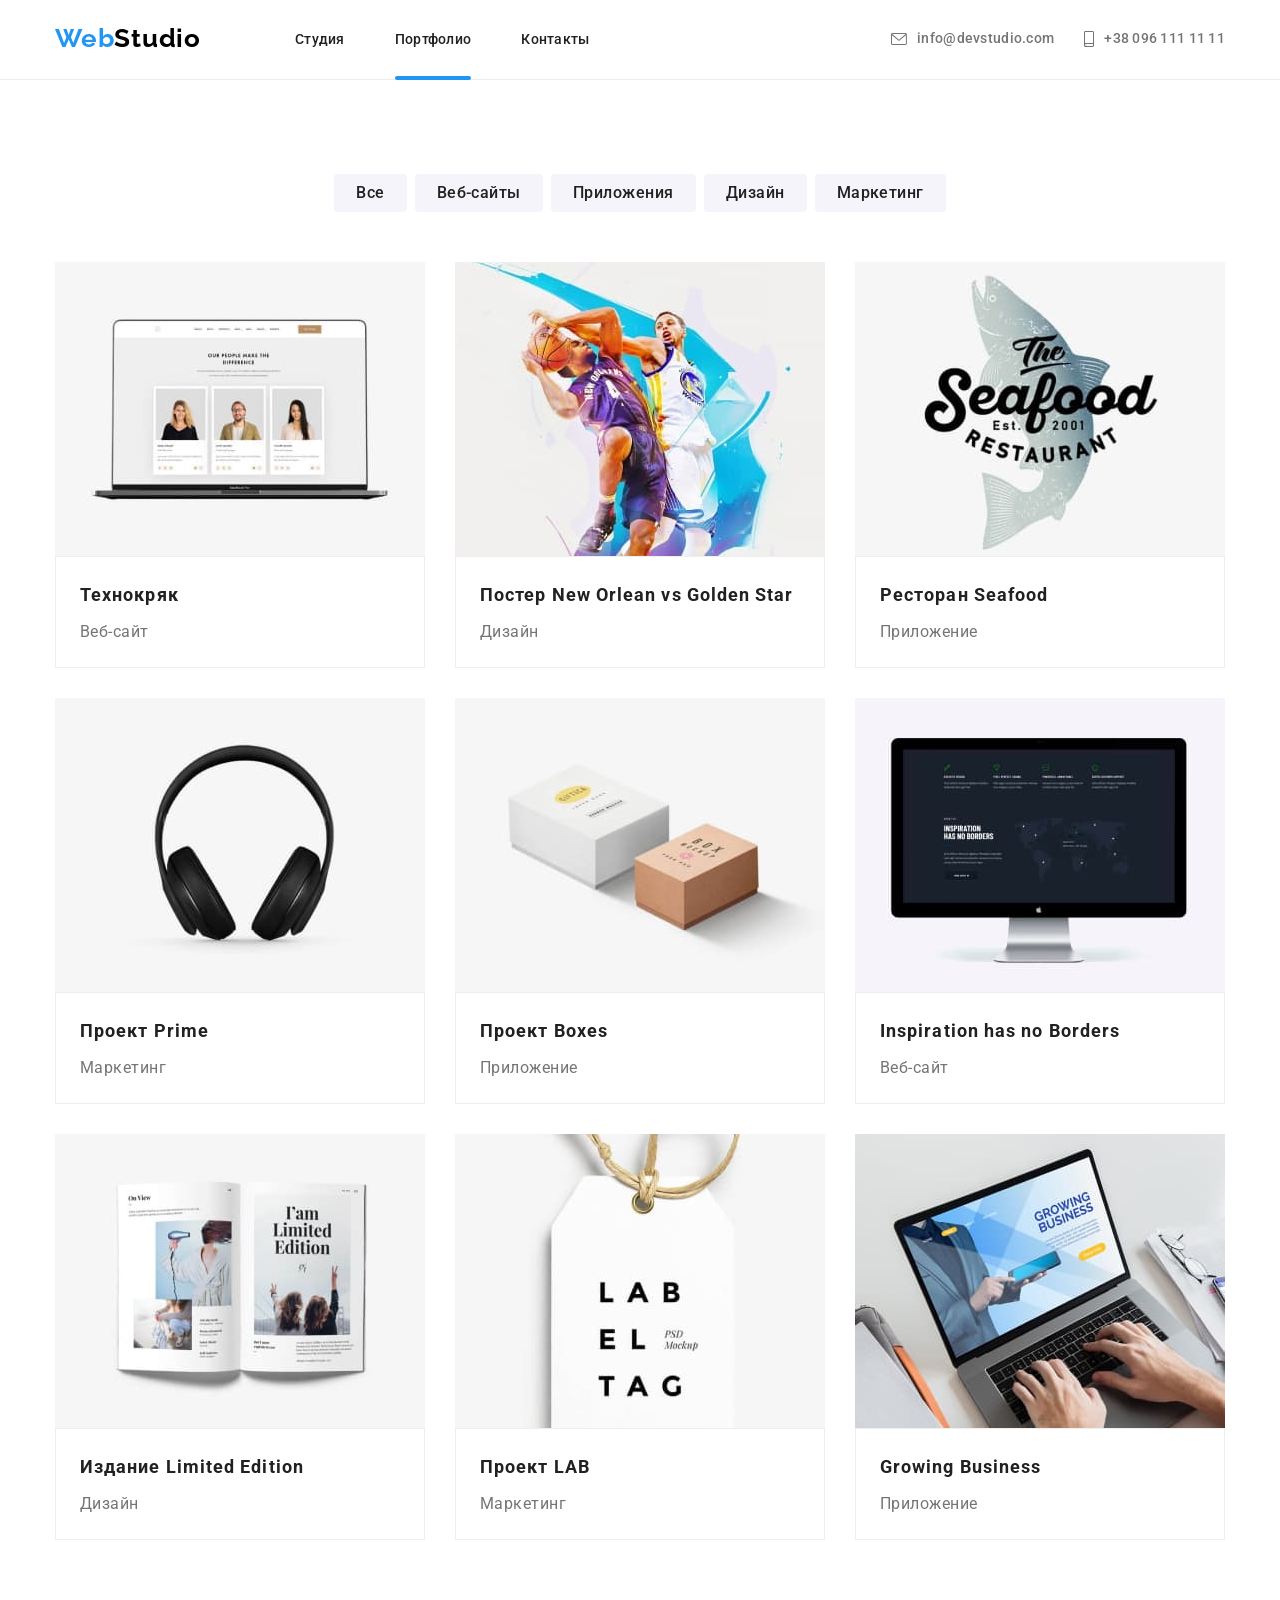
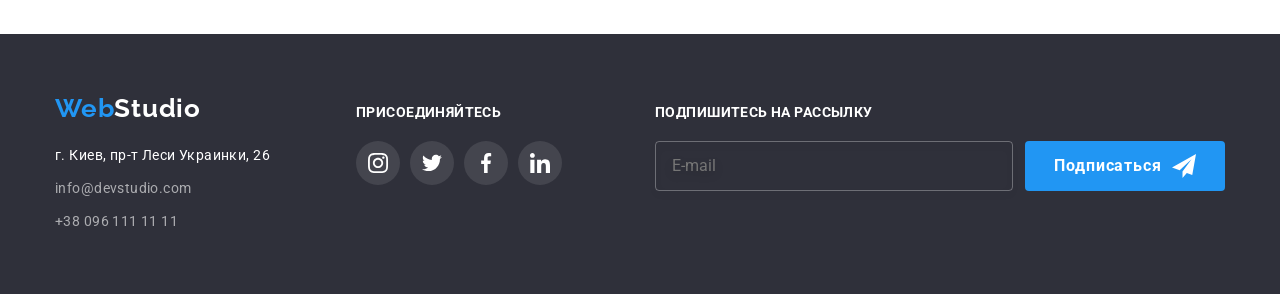
==== portfolio.html @ bc97b18f "Копі дз 6" ====
<!DOCTYPE html>
<html lang="ru">
<head>
    <meta charset="UTF-8">
    <meta http-equiv="X-UA-Compatible" content="IE=edge">
    <meta name="viewport" content="width=device-width, initial-scale=1.0">
    <link rel="preconnect" href="https://fonts.googleapis.com">
    <link rel="preconnect" href="https://fonts.gstatic.com" crossorigin>
    <link href="https://fonts.googleapis.com/css2?family=Raleway:wght@700&family=Roboto:wght@400;500;700;900&display=swap" rel="stylesheet">
    <link rel="stylesheet" href="https://cdnjs.cloudflare.com/ajax/libs/modern-normalize/1.1.0/modern-normalize.min.css" integrity="sha512-wpPYUAdjBVSE4KJnH1VR1HeZfpl1ub8YT/NKx4PuQ5NmX2tKuGu6U/JRp5y+Y8XG2tV+wKQpNHVUX03MfMFn9Q==" crossorigin="anonymous" referrerpolicy="no-referrer" />
    <link rel="stylesheet" href="./css/styles.css">
    <title>Portfolio</title>
</head>
<body>
    <header class="header">
        <div class="container">
            <a href="./index.html" class="logo"> <span class="accent">Web</span>Studio</a>
            <!-- Навигация -->
            <nav class="nav">
                <ul class="nav-list list">
                    <li class="nav-item"><a class="nav-link" href="./index.html">Студия</a></li>
                    <li class="nav-item "><a class="nav-link current" href="./portfolio.html">Портфолио</a></li>
                    <li class="nav-item"><a class="nav-link" href="">Контакты</a></li>
                </ul>
            </nav>
            <!-- Контакты -->
            <ul class="contacts list">
                <li class="contacts-item link"><a class="contacts-email" href="mailto:info@devstudio.com">
                    <svg class="contacts-icon-email" widht="16" height="12">
                        <use href="./images/symbol-defs.svg#icon-email"></use>
                    </svg>
                    info@devstudio.com</a></li>
                <li class="contacts-item link"><a class="contacts-tel" href="tel:+380961111111">
                    <svg class="contacts-icon-tel" widht="10" height="16">
                        <use href="./images/symbol-defs.svg#icon-smartphone"></use>
                    </svg>
                    +38 096 111 11 11</a></li>
            </ul>
        </div>
    </header>


    <main>
        <section class="portfolio">
            <div class="container">
                            <!-- Скрытый заголовок -->
            <h1 class="visually-hidden">Наше портфолио</h1>
            <ul class="button list">
                <li class="button-item"><button class="btn" type="button">Все</button></li>
                <li class="button-item"><button class="btn" type="button">Веб-сайты</button></li>
                <li class="button-item"><button class="btn" type="button">Приложения</button></li>
                <li class="button-item"><button class="btn" type="button">Дизайн</button></li>
                <li class="button-item"><button class="btn" type="button">Маркетинг</button></li>
            </ul>
            <ul class="portfolio-list list">
                <li class="portfolio-item">
                    <div class="portfolio-wrap">
                        <img class="portfolio-image" src="./images/portfolio1.jpg" alt="Веб-сайт" width="370">
                        <p class="portfolio-text-cover">Ресурс предлагает комплексные предложения с разным уровнем функционала и сервисов. Все это позволит посетителю получить исчерпывающие сведения о компании или частном лице.</p>
                    </div>
                    <div class="portfolio-text">                    
                        <p class="portfolio-top-text">Технокряк</p>
                        <p class="portfolio-bottom-text">Веб-сайт</p>
                    </div>
                </li>
                <li class="portfolio-item">
                    <div class="portfolio-wrap">
                        <img class="portfolio-image" src="./images/portfolio2.jpg" alt="Постер" width="370">
                        <p class="portfolio-text-cover">Ресурс предлагает комплексные предложения с разным уровнем функционала и сервисов. Все это позволит посетителю получить исчерпывающие сведения о компании или частном лице.</p>
                    </div>
                    <div class="portfolio-text">
                        <p class="portfolio-top-text">Постер <span lang="en">New Orlean vs Golden Sta</span>r</p>
                        <p class="portfolio-bottom-text">Дизайн</p>
                    </div>
                </li>
                <li class="portfolio-item">
                    <div class="portfolio-wrap">
                        <img class="portfolio-image" src="./images/portfolio3.jpg" alt="Лого ресторана" width="370">
                        <p class="portfolio-text-cover">Ресурс предлагает комплексные предложения с разным уровнем функционала и сервисов. Все это позволит посетителю получить исчерпывающие сведения о компании или частном лице.</p>
                    </div>
                    <div class="portfolio-text">
                        <p class="portfolio-top-text">Ресторан <span lang="en">Seafood</span></p>
                        <p class="portfolio-bottom-text">Приложение</p>
                    </div>
                </li>
                <li class="portfolio-item">
                    <div class="portfolio-wrap">
                        <img class="portfolio-image" src="./images/portfolio4.jpg" alt="Наушники" width="370">
                        <p class="portfolio-text-cover">Ресурс предлагает комплексные предложения с разным уровнем функционала и сервисов. Все это позволит посетителю получить исчерпывающие сведения о компании или частном лице.</p>
                    </div>
                    <div class="portfolio-text">
                        <p class="portfolio-top-text">Проект <span lang="en">Prime</span></p>
                        <p class="portfolio-bottom-text">Маркетинг</p>
                    </div>
                </li>
                <li class="portfolio-item">
                    <div class="portfolio-wrap">
                        <img class="portfolio-image" src="./images/portfolio5.jpg" alt="Коробки" width="370">
                        <p class="portfolio-text-cover">Ресурс предлагает комплексные предложения с разным уровнем функционала и сервисов. Все это позволит посетителю получить исчерпывающие сведения о компании или частном лице.</p>
                    </div>
                    <div class="portfolio-text">
                        <p class="portfolio-top-text">Проект <span lang="en">Boxes</span></p>
                        <p class="portfolio-bottom-text">Приложение</p>
                    </div>
                </li>
                <li class="portfolio-item">
                    <div class="portfolio-wrap">
                        <img class="portfolio-image" src="./images/portfolio6.jpg" alt="Монитор" width="370">
                        <p class="portfolio-text-cover">Ресурс предлагает комплексные предложения с разным уровнем функционала и сервисов. Все это позволит посетителю получить исчерпывающие сведения о компании или частном лице.</p>
                    </div>
                    <div class="portfolio-text">
                        <p class="portfolio-top-text" lang="en">Inspiration has no Borders</p>
                        <p class="portfolio-bottom-text">Веб-сайт</p>
                    </div>
                </li>
                <li class="portfolio-item">
                    <div class="portfolio-wrap">
                        <img class="portfolio-image" src="./images/portfolio7.jpg" alt="Разворот издания" width="370">
                        <p class="portfolio-text-cover">Ресурс предлагает комплексные предложения с разным уровнем функционала и сервисов. Все это позволит посетителю получить исчерпывающие сведения о компании или частном лице.</p>
                    </div>
                    <div class="portfolio-text">
                        <p class="portfolio-top-text">Издание <span lang="en">Limited Edition</span></p>
                        <p class="portfolio-bottom-text">Дизайн</p>
                    </div>
                </li>
                <li class="portfolio-item">
                    <div class="portfolio-wrap">
                        <img class="portfolio-image" src="./images/portfolio8.jpg" alt="Проект ЛАБ" width="370">
                        <p class="portfolio-text-cover">Ресурс предлагает комплексные предложения с разным уровнем функционала и сервисов. Все это позволит посетителю получить исчерпывающие сведения о компании или частном лице.</p>
                    </div>
                    <div class="portfolio-text">
                        <p class="portfolio-top-text">Проект <span lang="en">LAB</span></p>
                        <p class="portfolio-bottom-text">Маркетинг</p>
                    </div>
                </li>
                <li class="portfolio-item">
                    <div class="portfolio-wrap">
                        <img class="portfolio-image" src="./images/portfolio9.jpg" alt="Ноутбук" width="370">
                        <p class="portfolio-text-cover">Ресурс предлагает комплексные предложения с разным уровнем функционала и сервисов. Все это позволит посетителю получить исчерпывающие сведения о компании или частном лице.</p>
                    </div>
                    <div class="portfolio-text">
                        <p class="portfolio-top-text" span lang="en">Growing Business</p>
                        <p class="portfolio-bottom-text">Приложение</p>
                    </div>
                </li>
            </ul>
            </div>
        </section>
    </main>

    <footer class="footer">
        <div class="container ">
            <div class="footer-info">
                <a class="footer-logo" href="./index.html" ><span class="accent">Web</span>Studio</a>
                <address class="address">г. Киев, пр-т Леси Украинки, 26</address>
                <ul class="footer-contacts list">
                    <li class="footer-contacts-item"><a class="footer-contacts-link" href="mailto:info@devstudio.com">info@devstudio.com</a></li>
                    <li class="footer-contacts-item"><a class="footer-contacts-link" href="tel:+380961111111">+38 096 111 11 11</a></li>
                </ul>
            </div>
            <div class="footer-soc">        
                <p class="footer-text">присоединяйтесь</p>
                <ul class="footer-soc-list list">
                    <li class="footer-soc-item"><a class="footer-soc-link" href="">
                        <svg class="footer-soc-logo" widht="20" height="20">
                            <use href="./images/symbol-defs.svg#icon-instagram"></use>
                        </svg>
                    </a></li>
                    <li class="footer-soc-item"><a class="footer-soc-link" href="">
                        <svg class="footer-soc-logo" widht="20" height="20">
                            <use href="./images/symbol-defs.svg#icon-twitter"></use>
                        </svg>
                    </a></li>
                    <li class="footer-soc-item"><a class="footer-soc-link" href="">
                        <svg class="footer-soc-logo" widht="20" height="20">
                            <use href="./images/symbol-defs.svg#icon-facebook"></use>
                        </svg>
                    </a></li>
                    <li class="footer-soc-item"><a class="footer-soc-link" href="">
                        <svg class="footer-soc-logo" widht="20" height="20">
                            <use href="./images/symbol-defs.svg#icon-linkedin"></use>
                        </svg>
                    </a></li>
                </ul>
            </div>
            <div class="subscribe">
                <form>
                    <p class="footer-text">Подпишитесь на рассылку</p>
                    <div class="subscribe-box">
                        <label class="subscribe-label" for="subscribe-email"></label>
                        <input class="subscribe-input" type="email" id="subscribe-email" placeholder="E-mail">
                        <button class="subscribe-btn" type="submit">Подписаться </button>
                    </div>
                </form>
            </div>
        </div>
    </footer>

</body>
</html>
---- css/styles.css ----
:root {
    --basic-bgc: #FFFFFF;
    --dark-bgc: #2F303A;
    --second-bgc: #F5F4FA;
    --text-color: #212121;
    --second-text-color: #757575;
    --text-color-light: #FFFFFF;
    --color-button: #2196F3;
    --color-accent:#2196F3;
}

body {
    font-family: 'Roboto', Tahoma, sans-serif;
    color: var(--text-color);
    background-color: var(--basic-bgc);
}

p, h1, h2, h3, h4, h5,h6 {
    margin: 0;
}

ul, ol {
    padding-left: 0;
    margin: 0;
}

button {
    cursor: pointer;
    border: none; 
    outline: none;
}

img {
    display: block;
}

.visually-hidden {
    position: absolute;
    white-space: nowrap;
    width: 1px;
    height: 1px;
    overflow: hidden;
    border: 0;
    padding: 0;
    clip: rect(0 0 0 0);
    clip-path: inset(50%);
    margin: -1px;
}

.container {
    width: 1200px;
    padding-left: 15px;
    padding-right: 15px;
    margin: 0 auto;
}

/* ------------------------HEADER--------------------------------- */

.header {
    padding-top: 24px;
    padding-bottom: 25px;
    border-bottom: solid 1px #ECECEC ;
}
.header .container {
    display: flex;
    align-items: center;
}

.logo {
    text-decoration: none;
    color: #000000;
    font-family: 'Raleway', Tahoma, sans-serif;
    font-weight: 700;
    font-size: 26px;
    line-height: 1.15;
    letter-spacing: 0.03em;
    margin-right: 94px;
}

.accent {
    color: var(--color-accent);
}



.list  {
    list-style: none;
}

.nav-link:hover, .nav-link:focus {
    color: var(--color-accent);
}

.nav-link {
    text-decoration: none;

    transition-property: color;
    transition-duration: 250ms;
    transition-timing-function: cubic-bezier(0.4, 0, 0.2, 1);
}

.nav-link {
    color: var(--text-color); 
    font-weight: 500;
    font-size: 14px;
    line-height: 1.14;
    letter-spacing: 0.02em;
}

.nav-list {
    display: flex;
}

.nav-item{
    position: relative;
}

.nav-item:not(:last-child) {
    margin-right: 50px;
}

.current::after{
    content: "";
    display: block;
    color: var(--color-accent);
    height: 4px;
    width: 100%;
    background: var(--color-accent);
    border-radius: 2px;
    position: absolute;
    left: 0;
    bottom: -32px;
}



.contacts {
    display: flex;
    align-items: center;
    margin-right: 0;
    margin-left: auto;
}

.contacts-item:first-child{
    margin-right: 30px;
}

.contacts-email, .contacts-tel {
    text-decoration: none;
    color: var(--second-text-color);
    font-weight: 500;
    font-size: 14px;
    line-height: 1.14;
    letter-spacing: 0.02em;
    display: flex;
    align-items: center;
    fill: var(--second-text-color);

    transition-property: color;
    transition-duration: 250ms;
    transition-timing-function: cubic-bezier(0.4, 0, 0.2, 1);
}

.contacts-icon-email {
    width: 16px;
    height: 12px;
    margin-right: 10px;
}

.contacts-icon-tel {
    width: 10px;
    height: 16px;
    margin-right: 10px;
}

.contacts-email:hover, .contacts-email:focus {
    color: var(--color-accent);
}

.contacts-email:hover .contacts-icon-email, 
.contacts-email:focus .contacts-icon-email{
    fill: currentColor;
}

.contacts-tel:hover, .contacts-tel:focus  {
    color: var(--color-accent);
}

.contacts-tel:hover .contacts-icon-tel,
.contacts-tel:focus .contacts-icon-tel{
    fill:  currentColor;
}


/* ------------------------HERO------------------------------- */

.hero {
    background-color: var(--dark-bgc);
    padding-top: 200px;
    padding-bottom: 200px;
    background-image: 
    linear-gradient(rgba(47, 48, 58, 0.4), rgba(47, 48, 58, 0.4)), 
    url(../images/hero_bgimg.jpg);
    display: flex;
    background-repeat: no-repeat;
    background-size: cover;
    max-width: 1600px;
    background-position: center;
    margin: auto;
}


.hero-title {
    color: var(--text-color-light);
    font-weight: 900;
    font-size: 44px;
    line-height: 1.36;
    text-align: center;
    width: 696px;
    letter-spacing: 0.06em;
    text-transform: uppercase;
    margin-bottom: 30px;
    margin-left: auto;
    margin-right: auto;
}

.hero-button { 
    color: var(--text-color-light);
    background-color: var(--color-button);
    font-family: inherit;
    font-style: normal;
    font-weight: 700;
    font-size: 16px;
    line-height: 1.88;
    display: flex;
    align-items: center;
    text-align: center;
    justify-content: center;
    letter-spacing: 0.06em;
    cursor: pointer;
    margin: 0 auto;
    box-shadow: 0px 4px 4px rgba(0, 0, 0, 0.15);
    border-radius: 4px;
    min-width: 200px;
    height: 50px;
} 

/* ------------------------ADVANTAGE------------------------------- */

.advantage {
    padding-top: 94px;
}

.advantage-list {display: flex;}

.advantage-item:not(:last-child) {
    margin-right: 30px;
}

.advantage-item{
    width: 270px;
}

.advantage-item::before {
    display: block;
    content: "";
    height: 120px;
    background-color: var(--second-bgc);
    background-repeat: no-repeat;
    background-position: center;
    border-radius: 4px;
}

.icon-antenna::before{
    background-image: url('../images/icon1_antenna.svg');
}

.icon-clock::before{
    background-image: url('../images/icon2_clock.svg');
}

.icon-diagram::before{
    background-image: url('../images/icon3_diagram.svg');
}

.icon-astronaut::before{
    background-image: url('../images/icon4_astronaut.svg');
}

.advantage-heading {
    text-transform: uppercase;
    font-size: 14px;
    line-height: 1.14;
    letter-spacing: 0.03em;
    text-transform: uppercase;
    margin-bottom: 10px;
    margin-top: 30px;
}

.advantage-text {
    color: var(--second-text-color);
    font-size: 14px;
    line-height: 1.71;
    letter-spacing: 0.03em;
}

/* ------------------------FOTO------------------------------- */

.foto {
    padding-top: 94px;
    padding-bottom: 94px;
}

.foto-title {
    font-size: 36px;
    line-height: 1.17;
    text-align: center;
    letter-spacing: 0.03em;
    margin-bottom: 50px;
}

.foto-list {
    display: flex;
    justify-content: space-between;
}

.foto-item{
    position: relative;
}

.foto-box{
    display: flex;
    width: 100%;
    height: 70px;
    background: rgba(47, 48, 58, 0.8);
    align-content: space-around;
    justify-content: space-around;
    align-items: center;

    position: absolute;
    left: 0;
    bottom: 0;
}


.foto-text{
    font-weight: 700;
    font-size: 14px;
    line-height: 1.14;
    text-align: center;
    letter-spacing: 0.03em;
    text-transform: uppercase;
    color: var(--text-color-light);
}


/* ------------------------TEAM------------------------------- */

.team {
    background-color: var(--second-bgc);
    padding-top: 94px;
    padding-bottom: 94px;
}

.team-list {
    display: flex;
    margin-left: -30px;
    /* justify-content: space-between; */
}

.team-member {
    background-color: var(--basic-bgc);
    flex-basis: calc(100% / 4 - 30px);
    margin-left: 30px;
    box-shadow: 0px 1px 3px rgba(0, 0, 0, 0.12), 
    0px 1px 1px rgba(0, 0, 0, 0.14), 
    0px 2px 1px rgba(0, 0, 0, 0.2);
    border-radius: 0px 0px 4px 4px;

}

.team-title {
    font-size: 36px;
    line-height: 1.17;
    text-align: center;
    letter-spacing: 0.03em;
    margin-bottom: 50px;
}

.team-info {
    padding-top: 30px;
    padding-bottom: 30px;
}

.team-name {
    font-weight: 500;
    font-size: 16px;
    line-height: 1.19;
    text-align: center;
    letter-spacing: 0.03em;
    margin-bottom: 10px;
}

.team-position {
    color: var(--second-text-color);
    font-weight: 400;
    font-size: 16px;
    line-height: 1.19;
    text-align: center;
    letter-spacing: 0.03em;
    margin-bottom: 16px;
}
.team-soc-list {
    display: flex;
    justify-content: center;
}

.team-soc-item:not(:last-child) {
    margin-right: 10px;
}

.team-soc-link{
    width: 44px;
    height: 44px;
    background-color: var(--basic-bgc);
    border-radius: 50%;
    display: flex;
    justify-content: center;
    align-items: center;
    fill: #AFB1B8;

    transition-property: background-color, fill;
    transition-duration: 250ms;
    transition-timing-function: cubic-bezier(0.4, 0, 0.2, 1);
}

.team-soc-link:hover, .team-soc-link:focus {
    background-color: var(--color-accent);
    fill: var(--basic-bgc)
}


/* --------------------------CLIENTS------------------------- */

.clients{
    padding-top: 94px;
    padding-bottom: 94px;
}

.clients-title{
    color: var(--text-color);
    font-size: 36px;
    line-height: 1.17;
    text-align: center;
    letter-spacing: 0.03em;
    margin-bottom: 50px;
}

.clients-list{
    display: flex;
    justify-content: center;
}

.clients-link{
    width: 170px;
    height: 92px;
    border: 1px solid #AFB1B8;
    box-sizing: border-box;
    border-radius: 4px;
    display: flex;
    justify-content: center;
    align-content: center;
    align-items: center;
    fill: #AFB1B8;

    transition-property: border, fill;
    transition-duration: 250ms;
    transition-timing-function: cubic-bezier(0.4, 0, 0.2, 1);
}

.clients-item:not(:last-child) {
    margin-right: 30px;
}

.client-logo {
    fill: #AFB1B8;
}

.clients-link:hover, .clients-link:focus{
    fill: var(--color-accent);
    border: 1px solid var(--color-accent);
}

/* ------------------------FOOTER------------------------------- */

.footer-logo {
    text-decoration: none;
    color: var(--text-color-light);
    font-family: 'Raleway', Tahoma, sans-serif;
    font-weight: 700;
    font-size: 26px;
    line-height: 1.15;
    letter-spacing: 0.03em;
}

.footer>.container {
    display: flex;
    align-items: baseline;
}

.footer {
    background-color: var(--dark-bgc);
    padding-top: 60px;
    padding-bottom: 60px;
}

.footer-info{
    margin-right: 70px;
    min-width: 231px;
}


.address {
    color: var(--text-color-light);
    font-style: normal;
    font-weight: 400;
    font-size: 14px;
    line-height: 1.7;
    letter-spacing: 0.03em;
    margin-top: 20px;
}


.footer-contacts-link {
    color: rgba(255, 255, 255, 0.6);
    text-decoration: none;
    font-weight: 400;
    font-size: 14px;
    line-height: 1.71;
    letter-spacing: 0.03em;
    
    transition-property: color;
    transition-duration: 250ms;
    transition-timing-function: cubic-bezier(0.4, 0, 0.2, 1);
}

.footer-contacts-link:hover, .footer-contacts-link:focus {
    color: var(--color-accent);
}

.footer-contacts-item {
    margin-top: 9px;
}

.footer-text{
    color: var(--text-color-light);
    font-weight: 700;
    font-size: 14px;
    line-height: 1.14;
    letter-spacing: 0.03em;
    text-transform: uppercase;
    margin-bottom: 20px;
}

.footer-soc{
    margin-right: 93px;
}

.footer-soc-list {
    display: flex;
    justify-content: center;
    margin-bottom: 20px;
}

.footer-soc-item:not(:last-child) {
    margin-right: 10px;
}

.footer-soc-link{
    width: 44px;
    height: 44px;
    background: rgba(255, 255, 255, 0.1);
    border-radius: 50%;
    display: flex;
    justify-content: center;
    align-items: center;
    fill: var(--text-color-light);

    transition-property: background-color, fill;
    transition-duration: 250ms;
    transition-timing-function: cubic-bezier(0.4, 0, 0.2, 1);
}

.footer-soc-link:hover, .footer-soc-link:focus {
    background-color: var(--color-accent);
    fill: var(--text-color-light);
}

.subscribe-box{
    display: flex;
}

.subscribe-input{
    background-color: transparent;
    border: 1px solid rgba(255, 255, 255, 0.3);
    filter: drop-shadow(0px 4px 4px rgba(0, 0, 0, 0.15));
    border-radius: 4px;
    display: block;
    height: 50px;
    width: 358px;
    padding: 15px 16px;
    color: #FFFFFF;
    outline: none;
}

.subscribe-input:focus{
    border-color: var(--color-accent);
}

.subscribe-btn{
    margin-left: 12px;
    color: var(--text-color-light);
    background-color: var(--color-button);
    font-weight: 700;
    font-size: 16px;
    line-height: 1.88;
    letter-spacing: 0.06em;
    min-width: 200px;
    height: 50px;
    border-radius: 4px;
    fill: var(--text-color-light);
    display: inline-flex;
    align-items: center;
    justify-content: center;
    align-content: space-around;
}

.subscribe-btn::after{
    content: '';
    width: 24px;
    height: 24px;
    background-image: url(../images/icon_send.svg);
    margin-left: 10px;
}



/* ---------------------------MORAL------------------------------- */

.backdrop{
    position: fixed;
    top: 0;
    background-color: rgba(0, 0, 0, 0.2);
    width: 100%;
    height: 100%;
    display: flex;
    align-items: center;
    justify-content: center; 

    transition: opacity 250ms cubic-bezier(0.4, 0, 0.2, 1), visibility 250ms cubic-bezier(0.4, 0, 0.2, 1);
}

.modal{
    width: 528px;
    min-height: 581px;
    background: #FFFFFF;
    position: absolute;

    transition: transform 250ms cubic-bezier(0.4, 0, 0.2, 1);
    transform: rotateX(0);
    padding: 40px;
}

.backdrop.is-hidden .modal {
    transform: rotateX(90deg);
}

.modal-close-btn{
    width: 30px;
    height: 30px;
    background-color: #ffffff;
    border: 1px solid rgba(0, 0, 0, 0.1);
    border-radius: 50%;

    position: absolute;
    top: 8px;
    right: 8px;

    display: flex;
    align-items: center;
    justify-content: space-around;
    align-content: space-around;

    transition: fill 250ms cubic-bezier(0.4, 0, 0.2, 1);
}

.modal-close-btn:hover, .modal-close-btn:focus{
    fill: var(--color-button);
}

.is-hidden{
    opacity: 0;
    pointer-events: 0;
    visibility: hidden;
}

.modal-title{
    font-weight: 700;
    font-size: 20px;
    line-height: 1.15;
    text-align: center;
    letter-spacing: 0.03em;
    margin-bottom: 12px;
}

.modal-field{
    margin-bottom: 10px;
}

.modal-label{
    font-weight: 400;
    font-size: 12px;
    line-height: 1.17;
    letter-spacing: 0.01em;
    color: var(--second-text-color);
    display: block;
    margin-bottom: 4px;
}

.modal-input{
    border: 1px solid rgba(33, 33, 33, 0.2);
    border-radius: 4px;
    width: 100%;

    height: 40px;
    padding-left: 42px;
    cursor: pointer;
    outline: none;

    transition: border-color 250ms cubic-bezier(0.4, 0, 0.2, 1), fill 250ms cubic-bezier(0.4, 0, 0.2, 1);
}

.modal-input:hover, .modal-input:focus{
    border-color: var(--color-accent);
}

.modal-input:hover + .input-icon, .modal-input:focus + .input-icon{
    fill: var(--color-accent);
}

.modal-input-wrap{
    position: relative;
}

.input-icon{
    position: absolute;
    left: 12px;
    top: 50%;
    transform: translateY(-50%);
    fill: #212121;
}

.user-comment{
    width: 100%;
    resize: none;
    border: 1px solid rgba(33, 33, 33, 0.2);
    border-radius: 4px;


    font-weight: 400;
    font-size: 14px;
    line-height: 1.14;
    letter-spacing: 0.01em;
    color: rgba(117, 117, 117, 0.5);
    height: 120px;
    padding: 12px 16px;
    outline: none;

    transition: border-color 250ms cubic-bezier(0.4, 0, 0.2, 1);
}


.user-comment:hover, .user-comment:focus{
    border-color: var(--color-accent);
}

.label-accept{
    font-weight: 400;
    font-size: 14px;
    line-height: 1.71;
    letter-spacing: 0.03em;
    color: var(--second-text-color);
    display: flex;
    align-items: center;
    justify-content: center;

}

.label-accept::before{
    content: '';
    width: 16px;
    height: 15px;
    border: 2px solid #000000;
    border-radius: 3px;
    margin-right: 8px;

}

.input-accept:checked + .label-accept::before{
    background-color: var(--color-accent);
    border: none;
    background-image: url(../images/Vector.svg);
    background-repeat: no-repeat;
    background-position: center;
}

.input-accept:focus + .label-accept::before{
    border-color: var(--color-accent);
}

.accept-link{
    color: var(--color-accent);
}

.accept-box{
    margin-bottom: 30px;
}


.btn-submit{
    color: var(--text-color-light);
    background-color: var(--color-button);
    font-weight: 700;
    font-size: 16px;
    line-height: 1.88;
    letter-spacing: 0.06em;
    min-width: 200px;
    height: 50px;
    box-shadow: 0px 4px 4px rgba(0, 0, 0, 0.15);
    border-radius: 4px;
    display: block;
    margin: 0 auto;
}

/* ------------------------PORTFOLIO------------------------------- */


.portfolio {
    padding-top: 94px;
    padding-bottom: 94px;
}

.button-item:not(:last-child) {
    margin-right: 8px;
}

.button {
    display: flex;
    justify-content: center;
    margin-bottom: 50px;
}

.btn {
    color: var(--text-color);
    background-color: var(--second-bgc);
    font-family: inherit;
    font-style: normal;
    font-weight: 500;
    font-size: 16px;
    line-height: 1.62;
    text-align: center;
    letter-spacing: 0.03em;
    cursor: pointer;
    border-radius: 4px;
    padding: 6px 22px;

    transition-property: background-color, color, box-shadow;
    transition-duration: 250ms;
    transition-timing-function: cubic-bezier(0.4, 0, 0.2, 1);
}

.btn:hover, .btn:focus {
    color: var(--text-color-light);
    background-color: var(--color-button);
    box-shadow: 0px 3px 1px rgba(0, 0, 0, 0.1), 
    0px 1px 2px rgba(0, 0, 0, 0.08), 
    0px 2px 2px rgba(0, 0, 0, 0.12);
}


/* -------------------- */

.portfolio-list{
    display: flex;
    flex-wrap: wrap;
    margin-left: -30px;
    margin-bottom: -30px;
}

.portfolio-item {
    flex-basis: calc(100% / n - 30px);
    margin-left: 30px;
    margin-bottom: 30px;

    position: relative;

    transition-property: box-shadow;
    transition-duration: 250ms;
    transition-timing-function: cubic-bezier(0.4, 0, 0.2, 1);
}

.portfolio-text{
    border: 1px solid #EEEEEE;
    padding: 20px 24px;
}

.portfolio-top-text {
    font-weight: 700;
    font-size: 18px;
    line-height: 2;
    letter-spacing: 0.06em;
    margin-bottom: 4px;
}

.portfolio-bottom-text {
    color: var(--second-text-color);
    font-size: 16px;
    line-height: 1.88;
    letter-spacing: 0.03em;
}

.portfolio-item:hover, .portfolio-item:focus{
    box-shadow: 0px 1px 1px rgba(0, 0, 0, 0.12), 
    0px 4px 4px rgba(0, 0, 0, 0.06), 
    1px 4px 6px rgba(0, 0, 0, 0.16);
    cursor: pointer;
}

.portfolio-item:hover .portfolio-text-cover,
.portfolio-item:focus .portfolio-text-cover {
    transform: translateY(0);
}


.portfolio-wrap{
    position: relative;
    overflow: hidden;
}

.portfolio-text-cover{
    color: var(--text-color-light);
    background-color: rgba(33, 150, 243, 0.9);
    padding: 24px;
    width: 100%;
    height: 100%;
    font-weight: 400;
    font-size: 18px;
    line-height: 1.56;
    letter-spacing: 0.03em;
    align-self: center;

    position: absolute;
    left: 0;
    top: 0;

    transform: translateY(100%);
    transition: transform 250ms cubic-bezier(0.4, 0, 0.2, 1);
    overflow: auto;
}
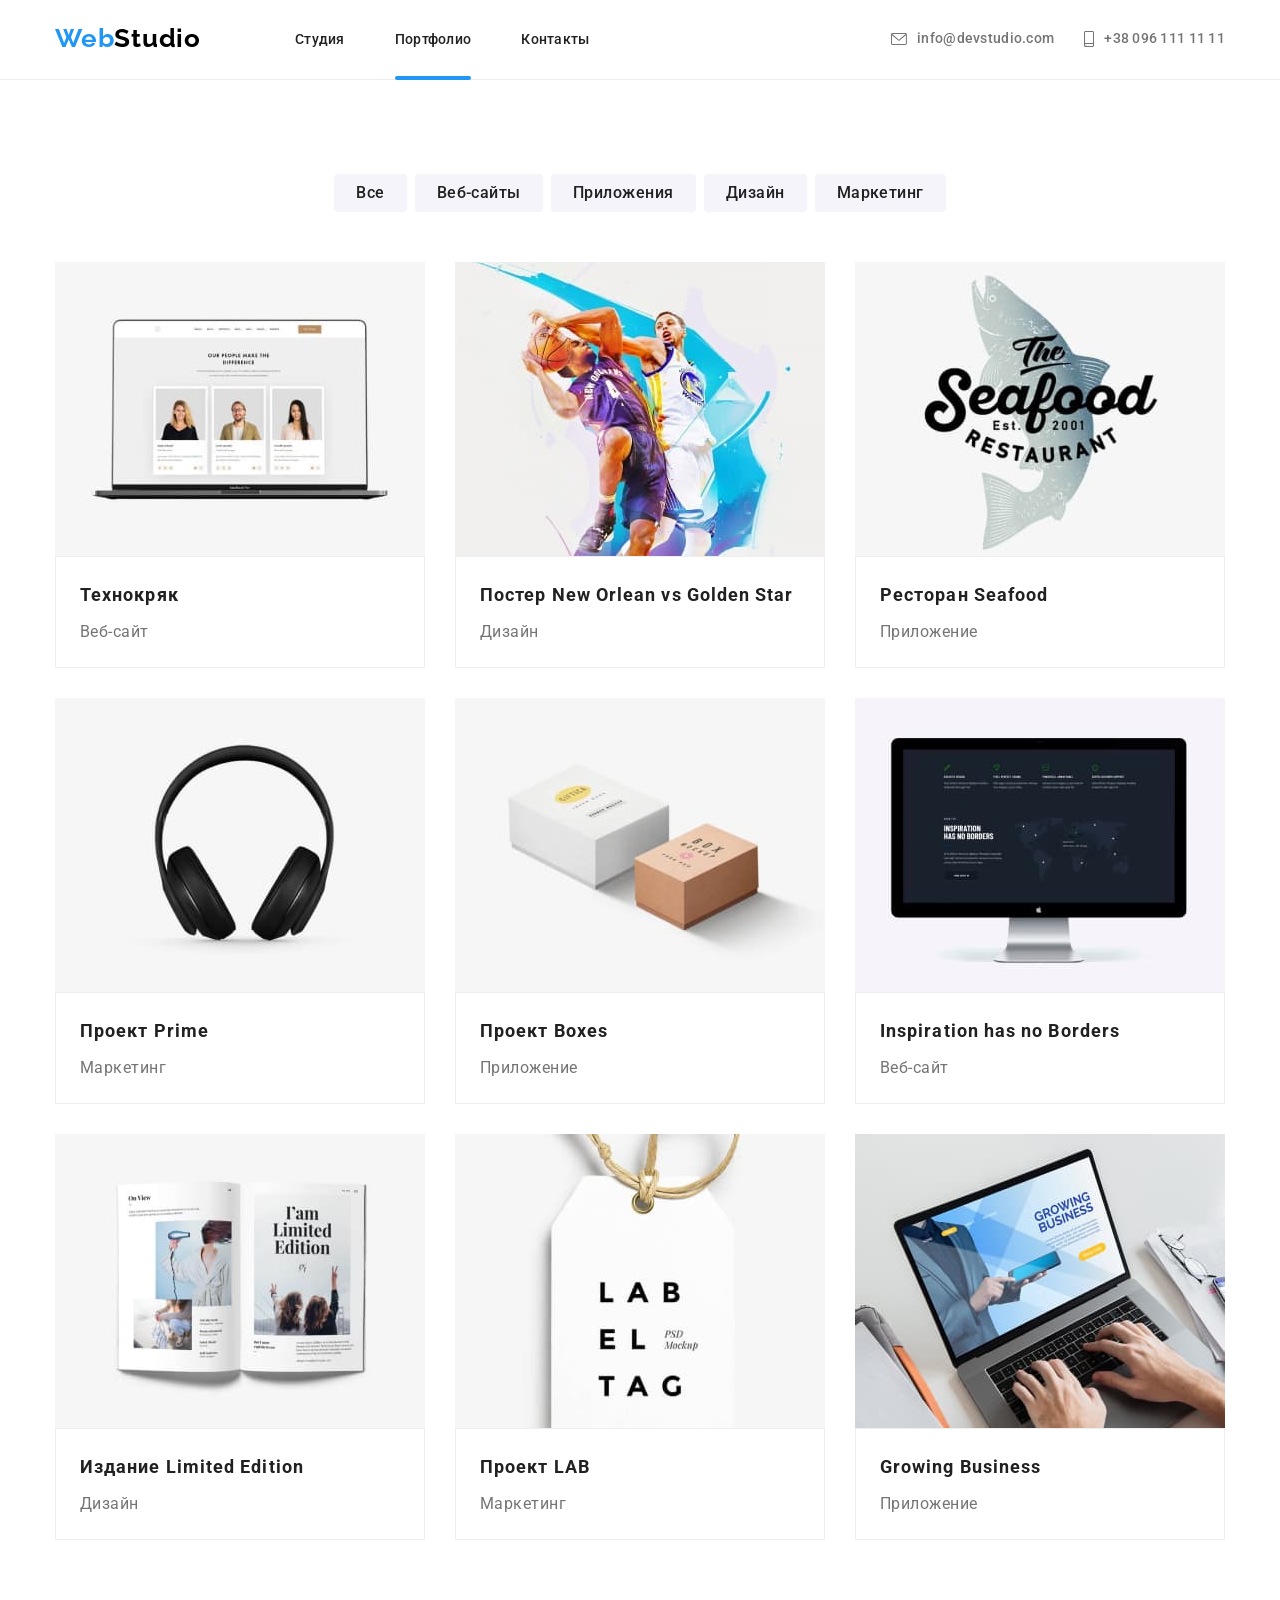
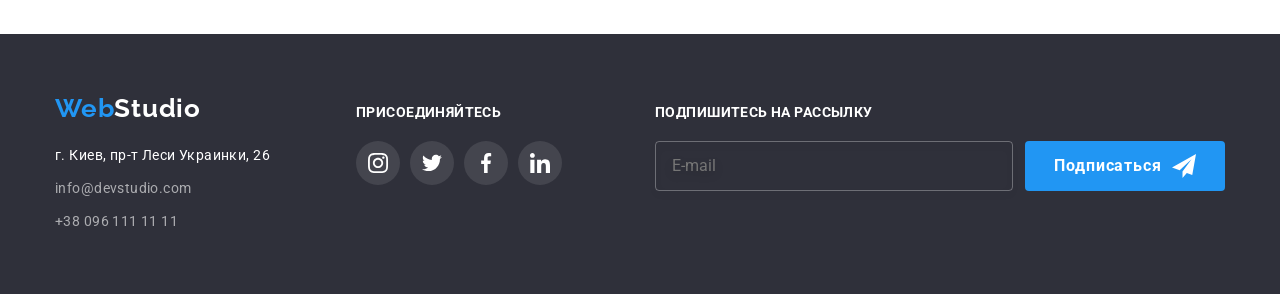
==== commit 37fbe6a1: "Розбивка на папки scss" ====
--- a/portfolio.html
+++ b/portfolio.html
@@ -8,7 +8,7 @@
     <link rel="preconnect" href="https://fonts.gstatic.com" crossorigin>
     <link href="https://fonts.googleapis.com/css2?family=Raleway:wght@700&family=Roboto:wght@400;500;700;900&display=swap" rel="stylesheet">
     <link rel="stylesheet" href="https://cdnjs.cloudflare.com/ajax/libs/modern-normalize/1.1.0/modern-normalize.min.css" integrity="sha512-wpPYUAdjBVSE4KJnH1VR1HeZfpl1ub8YT/NKx4PuQ5NmX2tKuGu6U/JRp5y+Y8XG2tV+wKQpNHVUX03MfMFn9Q==" crossorigin="anonymous" referrerpolicy="no-referrer" />
-    <link rel="stylesheet" href="./css/styles.css">
+    <link rel="stylesheet" href="./css/main.css">
     <title>Portfolio</title>
 </head>
 <body>
--- a/css/main.css
+++ b/css/main.css
@@ -0,0 +1,903 @@
+:root {
+  --basic-bgc: #FFFFFF;
+  --dark-bgc: #2F303A;
+  --second-bgc: #F5F4FA;
+  --text-color: #212121;
+  --second-text-color: #757575;
+  --text-color-light: #FFFFFF;
+  --color-button: #2196F3;
+  --color-accent:#2196F3;
+}
+
+.visually-hidden {
+  position: absolute;
+  white-space: nowrap;
+  width: 1px;
+  height: 1px;
+  overflow: hidden;
+  border: 0;
+  padding: 0;
+  clip: rect(0 0 0 0);
+  clip-path: inset(50%);
+  margin: -1px;
+}
+
+body {
+  font-family: "Roboto", Tahoma, sans-serif;
+  color: var(--text-color);
+  background-color: var(--basic-bgc);
+}
+
+p, h1, h2, h3, h4, h5, h6 {
+  margin: 0;
+}
+
+ul, ol {
+  padding-left: 0;
+  margin: 0;
+}
+
+button {
+  cursor: pointer;
+  border: none;
+  outline: none;
+}
+
+img {
+  display: block;
+}
+
+.list {
+  list-style: none;
+}
+
+.container {
+  width: 1200px;
+  padding-left: 15px;
+  padding-right: 15px;
+  margin: 0 auto;
+}
+
+.backdrop {
+  position: fixed;
+  top: 0;
+  background-color: rgba(0, 0, 0, 0.2);
+  width: 100%;
+  height: 100%;
+  display: flex;
+  align-items: center;
+  justify-content: center;
+  transition: opacity 250ms cubic-bezier(0.4, 0, 0.2, 1), visibility 250ms cubic-bezier(0.4, 0, 0.2, 1);
+}
+
+.modal {
+  width: 528px;
+  min-height: 581px;
+  background: #FFFFFF;
+  position: absolute;
+  transition: transform 250ms cubic-bezier(0.4, 0, 0.2, 1);
+  transform: rotateX(0);
+  padding: 40px;
+}
+
+.backdrop.is-hidden .modal {
+  transform: rotateX(90deg);
+}
+
+.modal-close-btn {
+  width: 30px;
+  height: 30px;
+  background-color: #ffffff;
+  border: 1px solid rgba(0, 0, 0, 0.1);
+  border-radius: 50%;
+  position: absolute;
+  top: 8px;
+  right: 8px;
+  display: flex;
+  align-items: center;
+  justify-content: space-around;
+  align-content: space-around;
+  transition: fill 250ms cubic-bezier(0.4, 0, 0.2, 1);
+}
+
+.modal-close-btn:hover, .modal-close-btn:focus {
+  fill: var(--color-button);
+}
+
+.is-hidden {
+  opacity: 0;
+  pointer-events: 0;
+  visibility: hidden;
+}
+
+.modal-title {
+  font-weight: 700;
+  font-size: 20px;
+  line-height: 1.15;
+  text-align: center;
+  letter-spacing: 0.03em;
+  margin-bottom: 12px;
+}
+
+.modal-field {
+  margin-bottom: 10px;
+}
+
+.modal-label {
+  font-weight: 400;
+  font-size: 12px;
+  line-height: 1.17;
+  letter-spacing: 0.01em;
+  color: var(--second-text-color);
+  display: block;
+  margin-bottom: 4px;
+}
+
+.modal-input {
+  border: 1px solid rgba(33, 33, 33, 0.2);
+  border-radius: 4px;
+  width: 100%;
+  height: 40px;
+  padding-left: 42px;
+  cursor: pointer;
+  outline: none;
+  transition: border-color 250ms cubic-bezier(0.4, 0, 0.2, 1), fill 250ms cubic-bezier(0.4, 0, 0.2, 1);
+}
+
+.modal-input:hover, .modal-input:focus {
+  border-color: var(--color-accent);
+}
+
+.modal-input:hover + .input-icon, .modal-input:focus + .input-icon {
+  fill: var(--color-accent);
+}
+
+.modal-input-wrap {
+  position: relative;
+}
+
+.input-icon {
+  position: absolute;
+  left: 12px;
+  top: 50%;
+  transform: translateY(-50%);
+  fill: #212121;
+}
+
+.user-comment {
+  width: 100%;
+  resize: none;
+  border: 1px solid rgba(33, 33, 33, 0.2);
+  border-radius: 4px;
+  font-weight: 400;
+  font-size: 14px;
+  line-height: 1.14;
+  letter-spacing: 0.01em;
+  color: rgba(117, 117, 117, 0.5);
+  height: 120px;
+  padding: 12px 16px;
+  outline: none;
+  transition: border-color 250ms cubic-bezier(0.4, 0, 0.2, 1);
+}
+
+.user-comment:hover, .user-comment:focus {
+  border-color: var(--color-accent);
+}
+
+.label-accept {
+  font-weight: 400;
+  font-size: 14px;
+  line-height: 1.71;
+  letter-spacing: 0.03em;
+  color: var(--second-text-color);
+  display: flex;
+  align-items: center;
+  justify-content: center;
+}
+
+.label-accept::before {
+  content: "";
+  width: 16px;
+  height: 15px;
+  border: 2px solid #000000;
+  border-radius: 3px;
+  margin-right: 8px;
+}
+
+.input-accept:checked + .label-accept::before {
+  background-color: var(--color-accent);
+  border: none;
+  background-image: url(../images/Vector.svg);
+  background-repeat: no-repeat;
+  background-position: center;
+}
+
+.input-accept:focus + .label-accept::before {
+  border-color: var(--color-accent);
+}
+
+.accept-link {
+  color: var(--color-accent);
+}
+
+.accept-box {
+  margin-bottom: 30px;
+}
+
+.btn-submit {
+  color: var(--text-color-light);
+  background-color: var(--color-button);
+  font-weight: 700;
+  font-size: 16px;
+  line-height: 1.88;
+  letter-spacing: 0.06em;
+  min-width: 200px;
+  height: 50px;
+  box-shadow: 0px 4px 4px rgba(0, 0, 0, 0.15);
+  border-radius: 4px;
+  display: block;
+  margin: 0 auto;
+}
+
+.header {
+  padding-top: 24px;
+  padding-bottom: 25px;
+  border-bottom: solid 1px #ECECEC;
+}
+
+.header .container {
+  display: flex;
+  align-items: center;
+}
+
+.logo {
+  text-decoration: none;
+  color: #000000;
+  font-family: "Raleway", Tahoma, sans-serif;
+  font-weight: 700;
+  font-size: 26px;
+  line-height: 1.15;
+  letter-spacing: 0.03em;
+  margin-right: 94px;
+}
+
+.accent {
+  color: var(--color-accent);
+}
+
+.nav-link:hover, .nav-link:focus {
+  color: var(--color-accent);
+}
+
+.nav-link {
+  text-decoration: none;
+  transition-property: color;
+  transition-duration: 250ms;
+  transition-timing-function: cubic-bezier(0.4, 0, 0.2, 1);
+}
+
+.nav-link {
+  color: var(--text-color);
+  font-weight: 500;
+  font-size: 14px;
+  line-height: 1.14;
+  letter-spacing: 0.02em;
+}
+
+.nav-list {
+  display: flex;
+}
+
+.nav-item {
+  position: relative;
+}
+
+.nav-item:not(:last-child) {
+  margin-right: 50px;
+}
+
+.current::after {
+  content: "";
+  display: block;
+  color: var(--color-accent);
+  height: 4px;
+  width: 100%;
+  background: var(--color-accent);
+  border-radius: 2px;
+  position: absolute;
+  left: 0;
+  bottom: -32px;
+}
+
+.contacts {
+  display: flex;
+  align-items: center;
+  margin-right: 0;
+  margin-left: auto;
+}
+
+.contacts-item:first-child {
+  margin-right: 30px;
+}
+
+.contacts-email, .contacts-tel {
+  text-decoration: none;
+  color: var(--second-text-color);
+  font-weight: 500;
+  font-size: 14px;
+  line-height: 1.14;
+  letter-spacing: 0.02em;
+  display: flex;
+  align-items: center;
+  fill: var(--second-text-color);
+  transition-property: color;
+  transition-duration: 250ms;
+  transition-timing-function: cubic-bezier(0.4, 0, 0.2, 1);
+}
+
+.contacts-icon-email {
+  width: 16px;
+  height: 12px;
+  margin-right: 10px;
+}
+
+.contacts-icon-tel {
+  width: 10px;
+  height: 16px;
+  margin-right: 10px;
+}
+
+.contacts-email:hover, .contacts-email:focus {
+  color: var(--color-accent);
+}
+
+.contacts-email:hover .contacts-icon-email,
+.contacts-email:focus .contacts-icon-email {
+  fill: currentColor;
+}
+
+.contacts-tel:hover, .contacts-tel:focus {
+  color: var(--color-accent);
+}
+
+.contacts-tel:hover .contacts-icon-tel,
+.contacts-tel:focus .contacts-icon-tel {
+  fill: currentColor;
+}
+
+.hero {
+  background-color: var(--dark-bgc);
+  padding-top: 200px;
+  padding-bottom: 200px;
+  background-image: linear-gradient(rgba(47, 48, 58, 0.4), rgba(47, 48, 58, 0.4)), url(../images/hero_bgimg.jpg);
+  display: flex;
+  background-repeat: no-repeat;
+  background-size: cover;
+  max-width: 1600px;
+  background-position: center;
+  margin: auto;
+}
+
+.hero-title {
+  color: var(--text-color-light);
+  font-weight: 900;
+  font-size: 44px;
+  line-height: 1.36;
+  text-align: center;
+  width: 696px;
+  letter-spacing: 0.06em;
+  text-transform: uppercase;
+  margin-bottom: 30px;
+  margin-left: auto;
+  margin-right: auto;
+}
+
+.hero-button {
+  color: var(--text-color-light);
+  background-color: var(--color-button);
+  font-family: inherit;
+  font-style: normal;
+  font-weight: 700;
+  font-size: 16px;
+  line-height: 1.88;
+  display: flex;
+  align-items: center;
+  text-align: center;
+  justify-content: center;
+  letter-spacing: 0.06em;
+  cursor: pointer;
+  margin: 0 auto;
+  box-shadow: 0px 4px 4px rgba(0, 0, 0, 0.15);
+  border-radius: 4px;
+  min-width: 200px;
+  height: 50px;
+}
+
+.advantage {
+  padding-top: 94px;
+}
+
+.advantage-list {
+  display: flex;
+}
+
+.advantage-item:not(:last-child) {
+  margin-right: 30px;
+}
+
+.advantage-item {
+  width: 270px;
+}
+
+.advantage-item::before {
+  display: block;
+  content: "";
+  height: 120px;
+  background-color: var(--second-bgc);
+  background-repeat: no-repeat;
+  background-position: center;
+  border-radius: 4px;
+}
+
+.icon-antenna::before {
+  background-image: url("../images/icon1_antenna.svg");
+}
+
+.icon-clock::before {
+  background-image: url("../images/icon2_clock.svg");
+}
+
+.icon-diagram::before {
+  background-image: url("../images/icon3_diagram.svg");
+}
+
+.icon-astronaut::before {
+  background-image: url("../images/icon4_astronaut.svg");
+}
+
+.advantage-heading {
+  text-transform: uppercase;
+  font-size: 14px;
+  line-height: 1.14;
+  letter-spacing: 0.03em;
+  text-transform: uppercase;
+  margin-bottom: 10px;
+  margin-top: 30px;
+}
+
+.advantage-text {
+  color: var(--second-text-color);
+  font-size: 14px;
+  line-height: 1.71;
+  letter-spacing: 0.03em;
+}
+
+.foto {
+  padding-top: 94px;
+  padding-bottom: 94px;
+}
+
+.foto-title {
+  font-size: 36px;
+  line-height: 1.17;
+  text-align: center;
+  letter-spacing: 0.03em;
+  margin-bottom: 50px;
+}
+
+.foto-list {
+  display: flex;
+  justify-content: space-between;
+}
+
+.foto-item {
+  position: relative;
+}
+
+.foto-box {
+  display: flex;
+  width: 100%;
+  height: 70px;
+  background: rgba(47, 48, 58, 0.8);
+  align-content: space-around;
+  justify-content: space-around;
+  align-items: center;
+  position: absolute;
+  left: 0;
+  bottom: 0;
+}
+
+.foto-text {
+  font-weight: 700;
+  font-size: 14px;
+  line-height: 1.14;
+  text-align: center;
+  letter-spacing: 0.03em;
+  text-transform: uppercase;
+  color: var(--text-color-light);
+}
+
+.team {
+  background-color: var(--second-bgc);
+  padding-top: 94px;
+  padding-bottom: 94px;
+}
+
+.team-list {
+  display: flex;
+  margin-left: -30px;
+  /* justify-content: space-between; */
+}
+
+.team-member {
+  background-color: var(--basic-bgc);
+  flex-basis: calc(25% - 30px);
+  margin-left: 30px;
+  box-shadow: 0px 1px 3px rgba(0, 0, 0, 0.12), 0px 1px 1px rgba(0, 0, 0, 0.14), 0px 2px 1px rgba(0, 0, 0, 0.2);
+  border-radius: 0px 0px 4px 4px;
+}
+
+.team-title {
+  font-size: 36px;
+  line-height: 1.17;
+  text-align: center;
+  letter-spacing: 0.03em;
+  margin-bottom: 50px;
+}
+
+.team-info {
+  padding-top: 30px;
+  padding-bottom: 30px;
+}
+
+.team-name {
+  font-weight: 500;
+  font-size: 16px;
+  line-height: 1.19;
+  text-align: center;
+  letter-spacing: 0.03em;
+  margin-bottom: 10px;
+}
+
+.team-position {
+  color: var(--second-text-color);
+  font-weight: 400;
+  font-size: 16px;
+  line-height: 1.19;
+  text-align: center;
+  letter-spacing: 0.03em;
+  margin-bottom: 16px;
+}
+
+.team-soc-list {
+  display: flex;
+  justify-content: center;
+}
+
+.team-soc-item:not(:last-child) {
+  margin-right: 10px;
+}
+
+.team-soc-link {
+  width: 44px;
+  height: 44px;
+  background-color: var(--basic-bgc);
+  border-radius: 50%;
+  display: flex;
+  justify-content: center;
+  align-items: center;
+  fill: #AFB1B8;
+  transition-property: background-color, fill;
+  transition-duration: 250ms;
+  transition-timing-function: cubic-bezier(0.4, 0, 0.2, 1);
+}
+
+.team-soc-link:hover, .team-soc-link:focus {
+  background-color: var(--color-accent);
+  fill: var(--basic-bgc);
+}
+
+.clients {
+  padding-top: 94px;
+  padding-bottom: 94px;
+}
+
+.clients-title {
+  color: var(--text-color);
+  font-size: 36px;
+  line-height: 1.17;
+  text-align: center;
+  letter-spacing: 0.03em;
+  margin-bottom: 50px;
+}
+
+.clients-list {
+  display: flex;
+  justify-content: center;
+}
+
+.clients-link {
+  width: 170px;
+  height: 92px;
+  border: 1px solid #AFB1B8;
+  box-sizing: border-box;
+  border-radius: 4px;
+  display: flex;
+  justify-content: center;
+  align-content: center;
+  align-items: center;
+  fill: #AFB1B8;
+  transition-property: border, fill;
+  transition-duration: 250ms;
+  transition-timing-function: cubic-bezier(0.4, 0, 0.2, 1);
+}
+
+.clients-item:not(:last-child) {
+  margin-right: 30px;
+}
+
+.client-logo {
+  fill: #AFB1B8;
+}
+
+.clients-link:hover, .clients-link:focus {
+  fill: var(--color-accent);
+  border: 1px solid var(--color-accent);
+}
+
+.footer-logo {
+  text-decoration: none;
+  color: var(--text-color-light);
+  font-family: "Raleway", Tahoma, sans-serif;
+  font-weight: 700;
+  font-size: 26px;
+  line-height: 1.15;
+  letter-spacing: 0.03em;
+}
+
+.footer > .container {
+  display: flex;
+  align-items: baseline;
+}
+
+.footer {
+  background-color: var(--dark-bgc);
+  padding-top: 60px;
+  padding-bottom: 60px;
+}
+
+.footer-info {
+  margin-right: 70px;
+  min-width: 231px;
+}
+
+.address {
+  color: var(--text-color-light);
+  font-style: normal;
+  font-weight: 400;
+  font-size: 14px;
+  line-height: 1.7;
+  letter-spacing: 0.03em;
+  margin-top: 20px;
+}
+
+.footer-contacts-link {
+  color: rgba(255, 255, 255, 0.6);
+  text-decoration: none;
+  font-weight: 400;
+  font-size: 14px;
+  line-height: 1.71;
+  letter-spacing: 0.03em;
+  transition-property: color;
+  transition-duration: 250ms;
+  transition-timing-function: cubic-bezier(0.4, 0, 0.2, 1);
+}
+
+.footer-contacts-link:hover, .footer-contacts-link:focus {
+  color: var(--color-accent);
+}
+
+.footer-contacts-item {
+  margin-top: 9px;
+}
+
+.footer-text {
+  color: var(--text-color-light);
+  font-weight: 700;
+  font-size: 14px;
+  line-height: 1.14;
+  letter-spacing: 0.03em;
+  text-transform: uppercase;
+  margin-bottom: 20px;
+}
+
+.footer-soc {
+  margin-right: 93px;
+}
+
+.footer-soc-list {
+  display: flex;
+  justify-content: center;
+  margin-bottom: 20px;
+}
+
+.footer-soc-item:not(:last-child) {
+  margin-right: 10px;
+}
+
+.footer-soc-link {
+  width: 44px;
+  height: 44px;
+  background: rgba(255, 255, 255, 0.1);
+  border-radius: 50%;
+  display: flex;
+  justify-content: center;
+  align-items: center;
+  fill: var(--text-color-light);
+  transition-property: background-color, fill;
+  transition-duration: 250ms;
+  transition-timing-function: cubic-bezier(0.4, 0, 0.2, 1);
+}
+
+.footer-soc-link:hover, .footer-soc-link:focus {
+  background-color: var(--color-accent);
+  fill: var(--text-color-light);
+}
+
+.subscribe-box {
+  display: flex;
+}
+
+.subscribe-input {
+  background-color: transparent;
+  border: 1px solid rgba(255, 255, 255, 0.3);
+  filter: drop-shadow(0px 4px 4px rgba(0, 0, 0, 0.15));
+  border-radius: 4px;
+  display: block;
+  height: 50px;
+  width: 358px;
+  padding: 15px 16px;
+  color: #FFFFFF;
+  outline: none;
+}
+
+.subscribe-input:focus {
+  border-color: var(--color-accent);
+}
+
+.subscribe-btn {
+  margin-left: 12px;
+  color: var(--text-color-light);
+  background-color: var(--color-button);
+  font-weight: 700;
+  font-size: 16px;
+  line-height: 1.88;
+  letter-spacing: 0.06em;
+  min-width: 200px;
+  height: 50px;
+  border-radius: 4px;
+  fill: var(--text-color-light);
+  display: inline-flex;
+  align-items: center;
+  justify-content: center;
+  align-content: space-around;
+}
+
+.subscribe-btn::after {
+  content: "";
+  width: 24px;
+  height: 24px;
+  background-image: url(../images/icon_send.svg);
+  margin-left: 10px;
+}
+
+.portfolio {
+  padding-top: 94px;
+  padding-bottom: 94px;
+}
+
+.button-item:not(:last-child) {
+  margin-right: 8px;
+}
+
+.button {
+  display: flex;
+  justify-content: center;
+  margin-bottom: 50px;
+}
+
+.btn {
+  color: var(--text-color);
+  background-color: var(--second-bgc);
+  font-family: inherit;
+  font-style: normal;
+  font-weight: 500;
+  font-size: 16px;
+  line-height: 1.62;
+  text-align: center;
+  letter-spacing: 0.03em;
+  cursor: pointer;
+  border-radius: 4px;
+  padding: 6px 22px;
+  transition-property: background-color, color, box-shadow;
+  transition-duration: 250ms;
+  transition-timing-function: cubic-bezier(0.4, 0, 0.2, 1);
+}
+
+.btn:hover, .btn:focus {
+  color: var(--text-color-light);
+  background-color: var(--color-button);
+  box-shadow: 0px 3px 1px rgba(0, 0, 0, 0.1), 0px 1px 2px rgba(0, 0, 0, 0.08), 0px 2px 2px rgba(0, 0, 0, 0.12);
+}
+
+/* -------------------- */
+.portfolio-list {
+  display: flex;
+  flex-wrap: wrap;
+  margin-left: -30px;
+  margin-bottom: -30px;
+}
+
+.portfolio-item {
+  width: calc(33.3333333333% - 30px);
+  margin-left: 30px;
+  margin-bottom: 30px;
+  position: relative;
+  transition-property: box-shadow;
+  transition-duration: 250ms;
+  transition-timing-function: cubic-bezier(0.4, 0, 0.2, 1);
+}
+
+.portfolio-text {
+  border: 1px solid #EEEEEE;
+  padding: 20px 24px;
+}
+
+.portfolio-top-text {
+  font-weight: 700;
+  font-size: 18px;
+  line-height: 2;
+  letter-spacing: 0.06em;
+  margin-bottom: 4px;
+}
+
+.portfolio-bottom-text {
+  color: var(--second-text-color);
+  font-size: 16px;
+  line-height: 1.88;
+  letter-spacing: 0.03em;
+}
+
+.portfolio-item:hover, .portfolio-item:focus {
+  box-shadow: 0px 1px 1px rgba(0, 0, 0, 0.12), 0px 4px 4px rgba(0, 0, 0, 0.06), 1px 4px 6px rgba(0, 0, 0, 0.16);
+  cursor: pointer;
+}
+
+.portfolio-item:hover .portfolio-text-cover,
+.portfolio-item:focus .portfolio-text-cover {
+  transform: translateY(0);
+}
+
+.portfolio-wrap {
+  position: relative;
+  overflow: hidden;
+}
+
+.portfolio-text-cover {
+  color: var(--text-color-light);
+  background-color: rgba(33, 150, 243, 0.9);
+  padding: 24px;
+  width: 100%;
+  height: 100%;
+  font-weight: 400;
+  font-size: 18px;
+  line-height: 1.56;
+  letter-spacing: 0.03em;
+  align-self: center;
+  position: absolute;
+  left: 0;
+  top: 0;
+  transform: translateY(100%);
+  transition: transform 250ms cubic-bezier(0.4, 0, 0.2, 1);
+  overflow: auto;
+}/*# sourceMappingURL=main.css.map */
